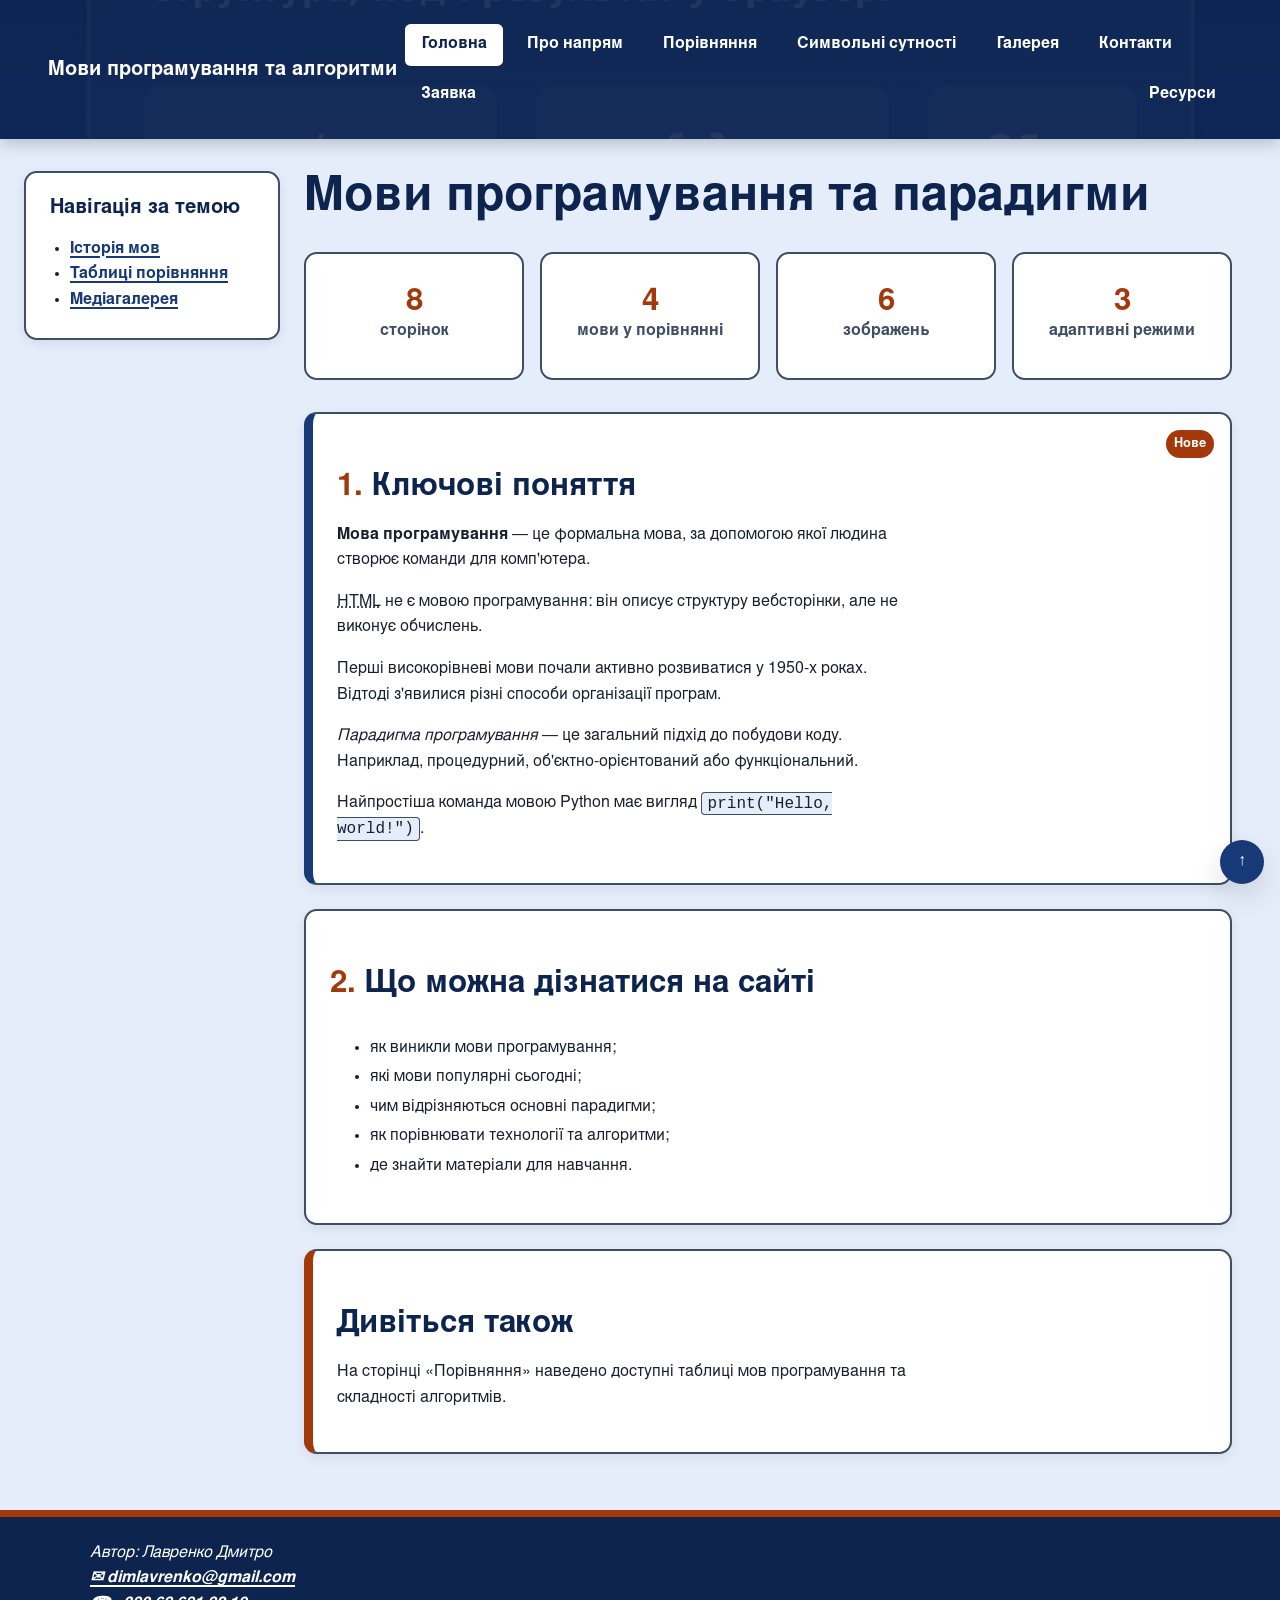
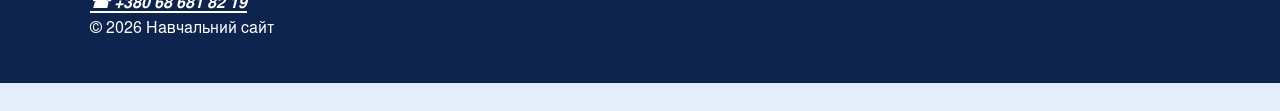
==== index.html @ f57f3de9 "ублікація підсумкового сайту" ====
<!DOCTYPE html>
<html lang="uk">
<head>
    <meta charset="utf-8">
    <meta name="viewport" content="width=device-width, initial-scale=1">
    <meta name="description" content="Навчальний сайт про мови програмування, їхні особливості, призначення та основні парадигми сучасної розробки програмного забезпечення.">
    <meta name="author" content="Лавренко Дмитро">
    <link rel="stylesheet" href="css/style.css">
    <title>Мови програмування та парадигми — головна сторінка</title>
</head>
<body id="top" class="page">
    <header class="hero page__header">
        <a href="index.html" class="site-title">Мови програмування та алгоритми</a>
        <nav aria-label="Головна навігація">
            <ul class="menu">
                <li><a href="index.html" aria-current="page">Головна</a></li>
                <li><a href="about.html">Про напрям</a></li>
                <li><a href="comparison.html">Порівняння</a></li>
                <li><a href="entities.html">Символьні сутності</a></li>
                <li><a href="gallery.html">Галерея</a></li>
                <li><a href="contacts.html">Контакти</a></li>
                <li><a href="application.html">Заявка</a></li>
                <li class="menu__spacer"><a href="pages/resources.html">Ресурси</a></li>
            </ul>
        </nav>
    </header>
    <main class="container page__main">
        <h1>Мови програмування та парадигми</h1>
        <section class="stats" aria-label="Коротка статистика сайту">
            <div class="stat"><strong>8</strong><span>сторінок</span></div>
            <div class="stat"><strong>4</strong><span>мови у порівнянні</span></div>
            <div class="stat"><strong>6</strong><span>зображень</span></div>
            <div class="stat"><strong>3</strong><span>адаптивні режими</span></div>
        </section>
        <section class="card featured numbered-section">
            <span class="badge">Нове</span>
            <h2>Ключові поняття</h2>
            <p><strong>Мова програмування</strong> — це формальна мова, за допомогою якої людина створює команди для комп'ютера.</p>
            <p><abbr title="HyperText Markup Language">HTML</abbr> не є мовою програмування: він описує структуру вебсторінки, але не виконує обчислень.</p>
            <p>Перші високорівневі мови почали активно розвиватися у <time datetime="1950">1950-х роках</time>. Відтоді з'явилися різні способи організації програм.</p>
            <p><em>Парадигма програмування</em> — це загальний підхід до побудови коду. Наприклад, процедурний, об'єктно-орієнтований або функціональний.</p>
            <p>Найпростіша команда мовою Python має вигляд <code>print("Hello, world!")</code>.</p>
        </section>
        <section class="card numbered-section">
            <h2>Що можна дізнатися на сайті</h2>
            <ul>
                <li>як виникли мови програмування;</li>
                <li>які мови популярні сьогодні;</li>
                <li>чим відрізняються основні парадигми;</li>
                <li>як порівнювати технології та алгоритми;</li>
                <li>де знайти матеріали для навчання.</li>
            </ul>
        </section>
        <aside class="card card--accent">
            <h2>Дивіться також</h2>
            <p>На сторінці «Порівняння» наведено доступні таблиці мов програмування та складності алгоритмів.</p>
        </aside>
    </main>
    <aside class="page__sidebar" aria-labelledby="sidebar-title">
        <h2 id="sidebar-title">Навігація за темою</h2>
        <ul><li><a href="about.html">Історія мов</a></li><li><a href="comparison.html">Таблиці порівняння</a></li><li><a href="gallery.html">Медіагалерея</a></li></ul>
    </aside>
    <div class="tooltip">
        <a class="back-to-top" href="#top" aria-describedby="top-tip"><span aria-hidden="true">↑</span><span class="visually-hidden">Нагору</span></a>
        <span class="tooltip__text" id="top-tip" role="tooltip">Повернутися на початок</span>
    </div>
    <footer class="site-footer page__footer">
        <address>
            Автор: Лавренко Дмитро<br>
            <a href="mailto:dimlavrenko@gmail.com">dimlavrenko@gmail.com</a><br>
            <a href="tel:+380686818219">+380 68 681 82 19</a>
        </address>
        <p>&copy; 2026 Навчальний сайт</p>
    </footer>
</body>
</html>
---- css/style.css ----
@font-face { font-family: "Nimbus Sans Web"; src: url("../fonts/nimbus-sans-regular.woff2") format("woff2"); font-weight: 400; font-style: normal; font-display: swap; }
@font-face { font-family: "Nimbus Sans Web"; src: url("../fonts/nimbus-sans-bold.woff2") format("woff2"); font-weight: 700; font-style: normal; font-display: swap; }

:root {
    color-scheme: light;
    --color-primary: hsl(219 68% 28%); --color-primary-soft: hsl(219 65% 94%); --color-primary-dark: hsl(219 72% 18%);
    --color-text: hsl(220 32% 14%); --color-muted: hsl(216 23% 32%); --color-surface: hsl(0 0% 100%); --color-accent: hsl(18 88% 34%); --color-on-dark: hsl(0 0% 100%);
    --font-body: "Nimbus Sans Web", Arial, Helvetica, sans-serif; --font-mono: "Cascadia Code", Consolas, monospace;
    --step--1: 0.8rem; --step-0: 1rem; --step-1: 1.25rem; --step-2: 1.563rem; --step-3: 1.953rem; --step-4: 2.441rem;
    --space-xs: 4px; --space-sm: 8px; --space-md: 16px; --space-lg: 24px; --space-xl: 32px; --space-2xl: 48px;
    --radius-sm: 0.35rem; --radius-md: 0.8rem; --shadow-card: 0 12px 28px hsl(220 40% 12% / 0.14);
}

html { scroll-behavior: smooth; scroll-padding-top: 80px; }
*, *::before, *::after { box-sizing: border-box; }
.page { display: grid; grid-template-columns: minmax(0, 1fr); grid-template-areas: "header" "main" "sidebar" "footer"; gap: var(--space-lg); min-height: 100vh; margin: 0; color: var(--color-text); background: var(--color-primary-soft); font-family: var(--font-body); font-size: var(--step-0); line-height: 1.6; }
.container { width: min(calc(100% - 2 * var(--space-lg)), 1100px); margin-inline: auto; }
.page__header { grid-area: header; }
.page__main { grid-area: main; min-width: 0; margin-block: var(--space-sm); counter-reset: section-number; }
.page__sidebar { grid-area: sidebar; min-width: 0; width: min(calc(100% - 2 * var(--space-lg)), 1100px); margin-inline: auto; padding: var(--space-lg); border: 2px solid var(--color-muted); border-radius: var(--radius-md); background: var(--color-surface); box-shadow: 0 4px 12px hsl(220 40% 12% / 0.08); }
.page__sidebar h2 { margin-top: 0; font-size: var(--step-1); }
.page__sidebar ul { margin-bottom: 0; padding-left: 1.25rem; }
.page__footer { grid-area: footer; }
.content, main > p, main > section > p { max-width: 65ch; }
h1, h2, h3 { color: var(--color-primary-dark); line-height: 1.18; text-wrap: balance; }
h1 { margin: 0 0 var(--space-lg); font-size: clamp(1.75rem, 1.2rem + 2.5vw, 3rem); }
h2 { margin: var(--space-xl) 0 var(--space-md); font-size: clamp(1.5rem, 3vw, var(--step-3)); }
h3 { margin: var(--space-lg) 0 var(--space-sm); font-size: var(--step-2); }
p { max-width: 65ch; margin: 0 0 var(--space-md); }
.label { color: var(--color-muted); font-size: var(--step--1); font-weight: 700; letter-spacing: 0.12em; text-transform: uppercase; }

a { color: var(--color-primary); font-weight: 700; text-decoration-thickness: 0.12em; text-underline-offset: 0.2em; }
a:hover, a:active { color: var(--color-accent); }
a[href^="http"]::after { content: " ↗"; } a[href^="mailto:"]::before { content: "✉ "; } a[href^="tel:"]::before { content: "☎ "; }
:is(a, summary, input, select, textarea, button):focus-visible { outline: 3px solid var(--color-accent); outline-offset: 3px; }

.hero { position: sticky; z-index: 20; top: 0; display: flex; flex-wrap: wrap; justify-content: space-between; align-items: center; gap: var(--space-sm); isolation: isolate; padding: var(--space-lg) clamp(var(--space-md), 4vw, var(--space-2xl)); color: var(--color-on-dark); background: var(--color-primary-dark) url("../img/code-workspace.jpg") center / cover; box-shadow: 0 4px 16px hsl(220 40% 12% / 0.24); }
.hero::before { position: absolute; z-index: -1; inset: 0; content: ""; background: var(--color-primary-dark); opacity: 0.9; }
.site-title { flex: 0 1 auto; color: var(--color-on-dark); font-size: var(--step-1); text-decoration: none; }
.site-title:hover { color: var(--color-on-dark); text-decoration: underline; }
.hero nav { flex: 1 1 36rem; min-width: 0; }
.menu { display: flex; flex-wrap: wrap; align-items: center; gap: var(--space-sm); margin: 0; padding: 0; list-style: none; }
.menu__spacer { margin-left: auto; }
.hero nav a { display: inline-block; padding: var(--space-sm) var(--space-md); border-radius: var(--radius-sm); color: var(--color-on-dark); text-decoration: none; }
.hero nav a:hover { color: var(--color-primary-dark); background: var(--color-primary-soft); text-decoration: underline; }
.hero nav a[aria-current="page"] { color: var(--color-primary-dark); background: var(--color-on-dark); }

section, aside { margin: 0 0 var(--space-lg); }
.card, figure, form { padding: var(--space-lg); border: 2px solid var(--color-muted); border-radius: var(--radius-md); background: var(--color-surface); }
.card { position: relative; display: flex; flex-direction: column; min-width: 0; overflow-wrap: anywhere; box-shadow: 0 4px 12px hsl(220 40% 12% / 0.08); }
.card .btn { margin-top: auto; align-self: flex-start; }
.card:hover { transform: translateY(-4px); box-shadow: var(--shadow-card); }
.card.featured { border-left: 0.6rem solid var(--color-primary); } .card--accent { border-left: 0.6rem solid var(--color-accent); }
.badge { position: absolute; top: var(--space-md); right: var(--space-md); padding: var(--space-xs) var(--space-sm); border-radius: 999px; color: var(--color-on-dark); background: var(--color-accent); font-size: var(--step--1); font-weight: 700; }
.note { padding: var(--space-md); border-left: 0.4rem solid var(--color-primary); background: var(--color-primary-soft); }
.quote { max-width: 65ch; margin: 0 0 var(--space-xl); padding: var(--space-lg); border-left: 0.45rem solid var(--color-accent); background: var(--color-surface); font-size: var(--step-1); font-style: italic; }
.quote footer { margin: 0; padding: 0; border: 0; background: transparent; font-size: var(--step-0); font-style: normal; }
.numbered-section { counter-increment: section-number; } .numbered-section > h2::before { content: counter(section-number) ". "; color: var(--color-accent); }

main li { margin-bottom: var(--space-xs); } .classification-list, .classification-list ul { font-size: 0.9rem; }
code, pre { font-family: var(--font-mono); }
code { padding: 0.12em 0.35em; border: 1px solid var(--color-muted); border-radius: 0.25rem; background: var(--color-primary-soft); }
pre { max-width: 100%; overflow-x: auto; padding: var(--space-md); border-left: 0.4rem solid var(--color-accent); color: var(--color-on-dark); background: var(--color-primary-dark); }

.table-wrapper { max-height: 34rem; overflow: auto; margin-bottom: var(--space-lg); }
table { width: 100%; margin: 0 0 var(--space-md); border-collapse: collapse; background: var(--color-surface); }
caption { margin-bottom: var(--space-sm); color: var(--color-primary-dark); font-weight: 700; text-align: left; }
th, td { padding: 0.7rem; border: 1px solid var(--color-muted); text-align: left; vertical-align: top; }
thead { color: var(--color-on-dark); background: var(--color-primary); }
.table-wrapper thead { position: sticky; z-index: 5; top: 0; }
tbody tr:nth-child(even) { background: var(--color-primary-soft); } tbody tr:hover { outline: 3px solid var(--color-accent); outline-offset: -3px; }

input, select, textarea, button { max-width: 100%; font: inherit; }
fieldset { margin: 0 0 var(--space-lg); padding: var(--space-md); border: 1px solid var(--color-muted); border-radius: var(--radius-sm); }
legend { color: var(--color-primary-dark); font-weight: 700; }
:is(input, select, textarea):not([type="checkbox"]):not([type="radio"]):not([type="file"]) { width: min(100%, 34rem); padding: var(--space-sm); border: 2px solid var(--color-muted); border-radius: var(--radius-sm); background: var(--color-surface); }
input[required], select[required], textarea[required] { border-left: 0.4rem solid var(--color-accent); }
.field--required > label::after { content: " * обов’язкове поле"; color: var(--color-accent); font-size: var(--step--1); font-weight: 700; }
.btn, button { display: inline-grid; min-width: 44px; min-height: 44px; place-items: center; margin: var(--space-xs); padding: var(--space-sm) var(--space-md); border: 0; border-radius: var(--radius-sm); color: var(--color-on-dark); background: var(--color-primary); font-weight: 700; text-decoration: none; cursor: pointer; }
.btn:hover, button:hover { color: var(--color-on-dark); background: var(--color-accent); } .form-hint { color: var(--color-muted); font-size: 0.95rem; }

.gallery-grid, .card-grid { display: grid; grid-template-columns: repeat(auto-fit, minmax(min(100%, 280px), 1fr)); gap: var(--space-lg); align-items: stretch; }
.gallery-grid > .card, .card-grid > .card { min-width: 0; }
.stats { display: grid; grid-template-columns: repeat(auto-fit, minmax(min(100%, 160px), 1fr)); gap: var(--space-md); margin-bottom: var(--space-xl); place-items: center; }
.stat { width: 100%; min-height: 8rem; display: grid; place-items: center; align-content: center; padding: var(--space-md); border: 2px solid var(--color-muted); border-radius: var(--radius-md); background: var(--color-surface); text-align: center; }
.stat strong { color: var(--color-accent); font-size: var(--step-3); line-height: 1; }
.stat span { color: var(--color-muted); font-weight: 700; }
.filter-bar { display: flex; flex-wrap: wrap; align-items: center; gap: var(--space-sm); margin-bottom: var(--space-lg); }
.filter-bar .btn { margin: 0; }
.media { display: flex; align-items: flex-start; gap: var(--space-sm); padding: var(--space-md); border-left: 0.4rem solid var(--color-primary); background: var(--color-primary-soft); }
.media__icon { flex: 0 0 48px; font-size: var(--step-2); text-align: center; }
.media__body { flex: 1; min-width: 0; margin: 0; }
.grid-comparison { display: grid; grid-template-columns: repeat(auto-fit, minmax(min(100%, 280px), 1fr)); gap: var(--space-lg); }
figure { margin: 0; } img, video, iframe, svg { display: block; max-width: 100%; } img, video { height: auto; } figcaption { margin-top: var(--space-sm); }
.media-frame { width: 100%; min-height: 24rem; border: 0; } .decorative-mark { width: 5rem; height: 5rem; }
.gallery-grid > figure:nth-child(3n + 2) { border-color: var(--color-primary); } .gallery-grid > figure:nth-child(n + 4) { border-bottom-color: var(--color-accent); }

.back-to-top { position: fixed; z-index: 30; right: var(--space-md); bottom: var(--space-md); display: grid; width: 44px; height: 44px; place-items: center; border-radius: 50%; color: var(--color-on-dark); background: var(--color-primary); box-shadow: var(--shadow-card); text-decoration: none; }
.back-to-top:hover { color: var(--color-on-dark); background: var(--color-accent); transform: translateY(-3px); }
.visually-hidden { position: absolute; width: 1px; height: 1px; padding: 0; margin: -1px; overflow: hidden; clip-path: inset(50%); white-space: nowrap; border: 0; }
.tooltip { position: relative; display: inline-block; }
.tooltip__text { position: absolute; z-index: 40; right: 0; bottom: calc(100% + var(--space-sm)); width: max-content; max-width: 15rem; padding: var(--space-sm); border-radius: var(--radius-sm); color: var(--color-on-dark); background: var(--color-primary-dark); opacity: 0; pointer-events: none; transform: translateY(var(--space-xs)); }
.tooltip:hover .tooltip__text, .tooltip:focus-within .tooltip__text { opacity: 1; transform: translateY(0); }

.site-footer { padding: var(--space-lg) clamp(var(--space-md), 4vw, var(--space-2xl)); border-top: 0.45rem solid var(--color-accent); color: var(--color-on-dark); background: var(--color-primary-dark); overflow-wrap: anywhere; }
.site-footer > * { max-width: 1100px; margin-inline: auto; } .site-footer a { color: var(--color-on-dark); }

@media (prefers-color-scheme: dark) { :root { color-scheme: dark; --color-primary: hsl(215 90% 72%); --color-primary-soft: hsl(220 28% 20%); --color-primary-dark: hsl(220 35% 10%); --color-text: hsl(210 25% 92%); --color-muted: hsl(214 20% 72%); --color-surface: hsl(220 28% 15%); --color-accent: hsl(35 100% 72%); } }
@media (min-width: 48rem) {
    .page { grid-template-columns: clamp(240px, 25vw, 280px) minmax(0, 1fr); grid-template-areas: "header header" "sidebar main" "footer footer"; align-items: start; }
    .page__sidebar { position: sticky; top: 7rem; width: auto; margin: var(--space-sm) 0 var(--space-lg) var(--space-lg); }
    .page__main { width: min(calc(100% - 2 * var(--space-lg)), 1100px); margin-inline: 0 var(--space-lg); }
    .gallery-grid > .card:first-child { grid-column: span 2; grid-row: span 2; }
}
@media (min-width: 75rem) { .page { grid-template-columns: 280px minmax(0, 1fr); } }
@media (prefers-reduced-motion: no-preference) { a, button, figure, .card, .tooltip__text { transition: color 160ms ease, background-color 160ms ease, border-color 160ms ease, box-shadow 160ms ease, opacity 160ms ease, transform 160ms ease; } }
@media (prefers-reduced-motion: reduce) { html { scroll-behavior: auto; } *, *::before, *::after { scroll-behavior: auto !important; transition-duration: 0.01ms !important; animation-duration: 0.01ms !important; animation-iteration-count: 1 !important; } }
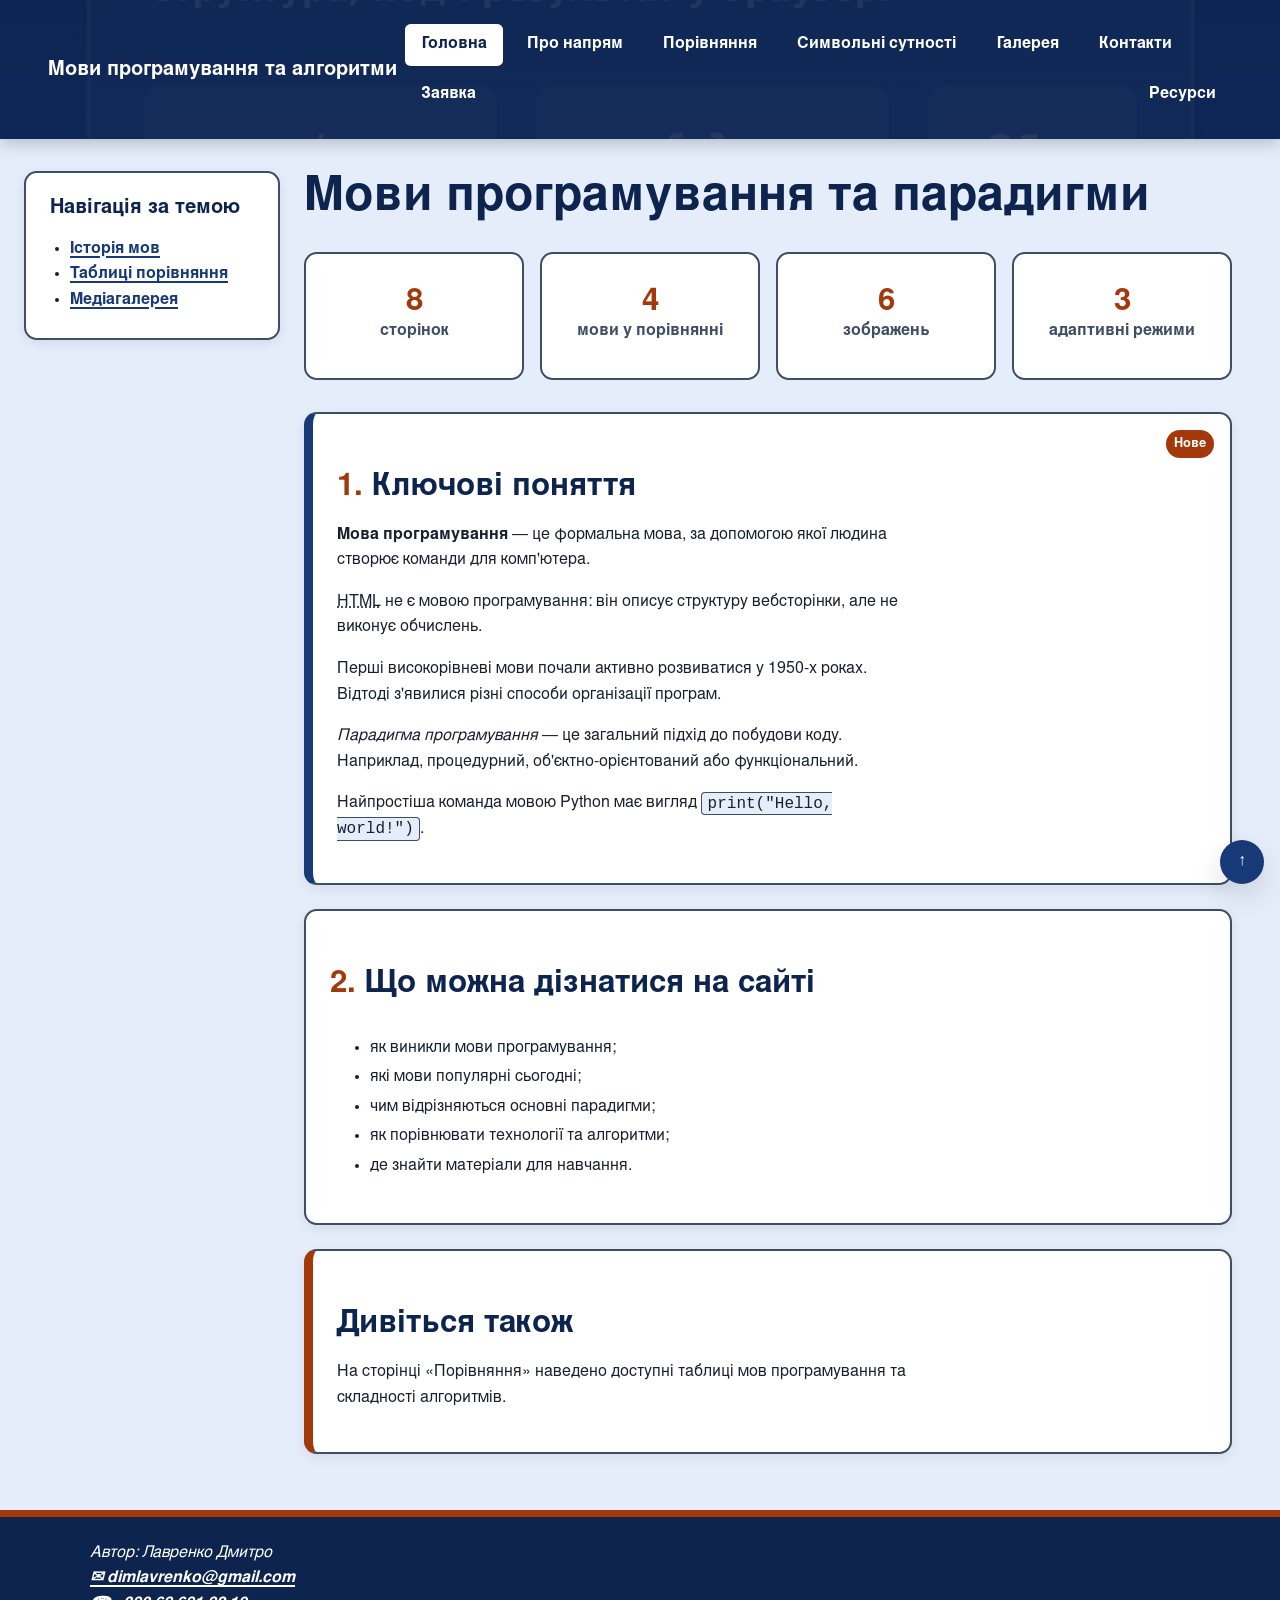
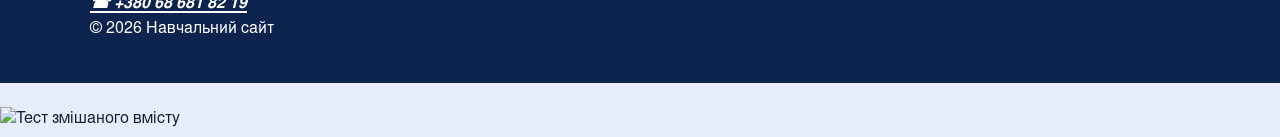
==== commit 361c8021: "Тест змішаного вмісту" ====
--- a/index.html
+++ b/index.html
@@ -24,6 +24,10 @@
             </ul>
         </nav>
     </header>
+    <img
+    src="http://upload.wikimedia.org/wikipedia/commons/thumb/6/63/Wikipedia-logo.png/103px-Wikipedia-logo.png"
+    alt="Тест змішаного вмісту"
+>
     <main class="container page__main">
         <h1>Мови програмування та парадигми</h1>
         <section class="stats" aria-label="Коротка статистика сайту">
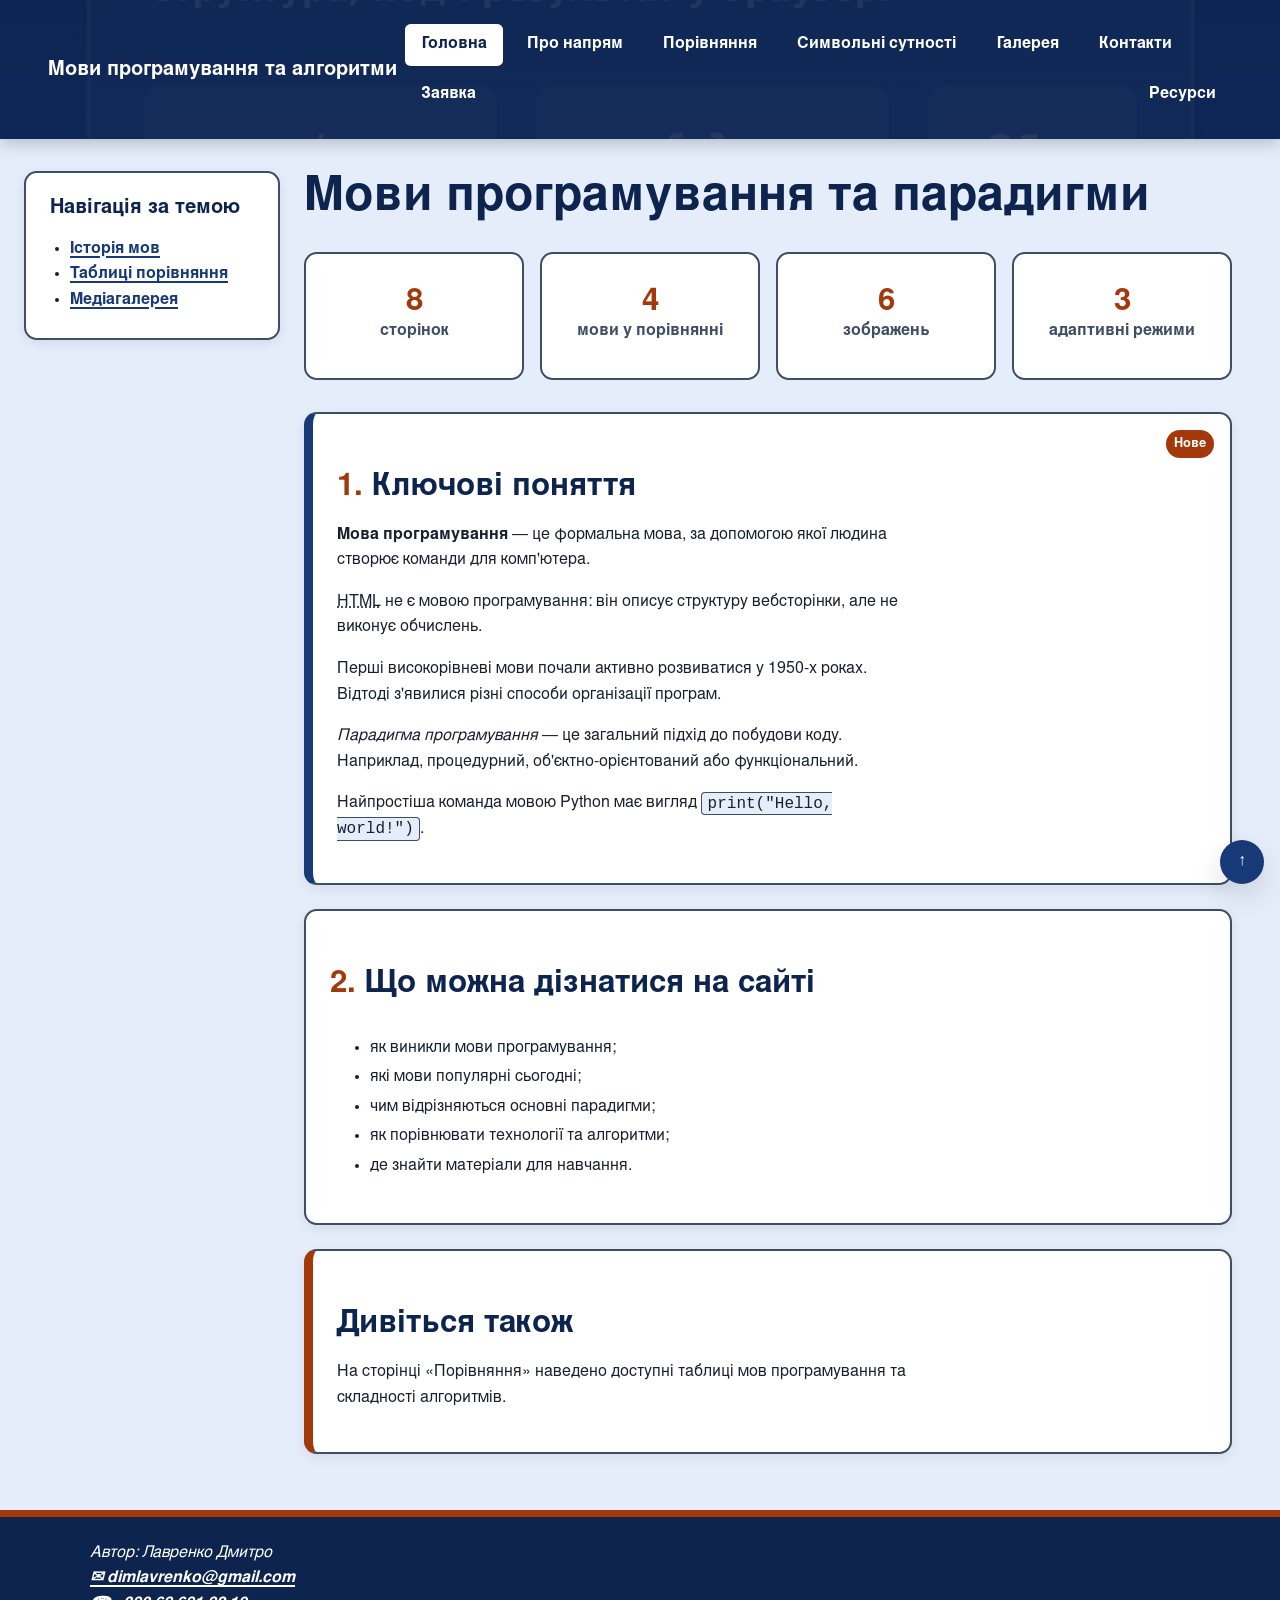
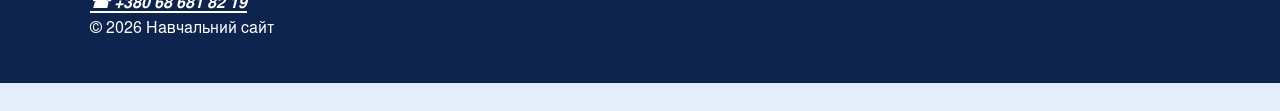
==== commit 524dabd6: "Тест змішаного вмісту" ====
--- a/index.html
+++ b/index.html
@@ -24,10 +24,7 @@
             </ul>
         </nav>
     </header>
-    <img
-    src="http://upload.wikimedia.org/wikipedia/commons/thumb/6/63/Wikipedia-logo.png/103px-Wikipedia-logo.png"
-    alt="Тест змішаного вмісту"
->
+    
     <main class="container page__main">
         <h1>Мови програмування та парадигми</h1>
         <section class="stats" aria-label="Коротка статистика сайту">
